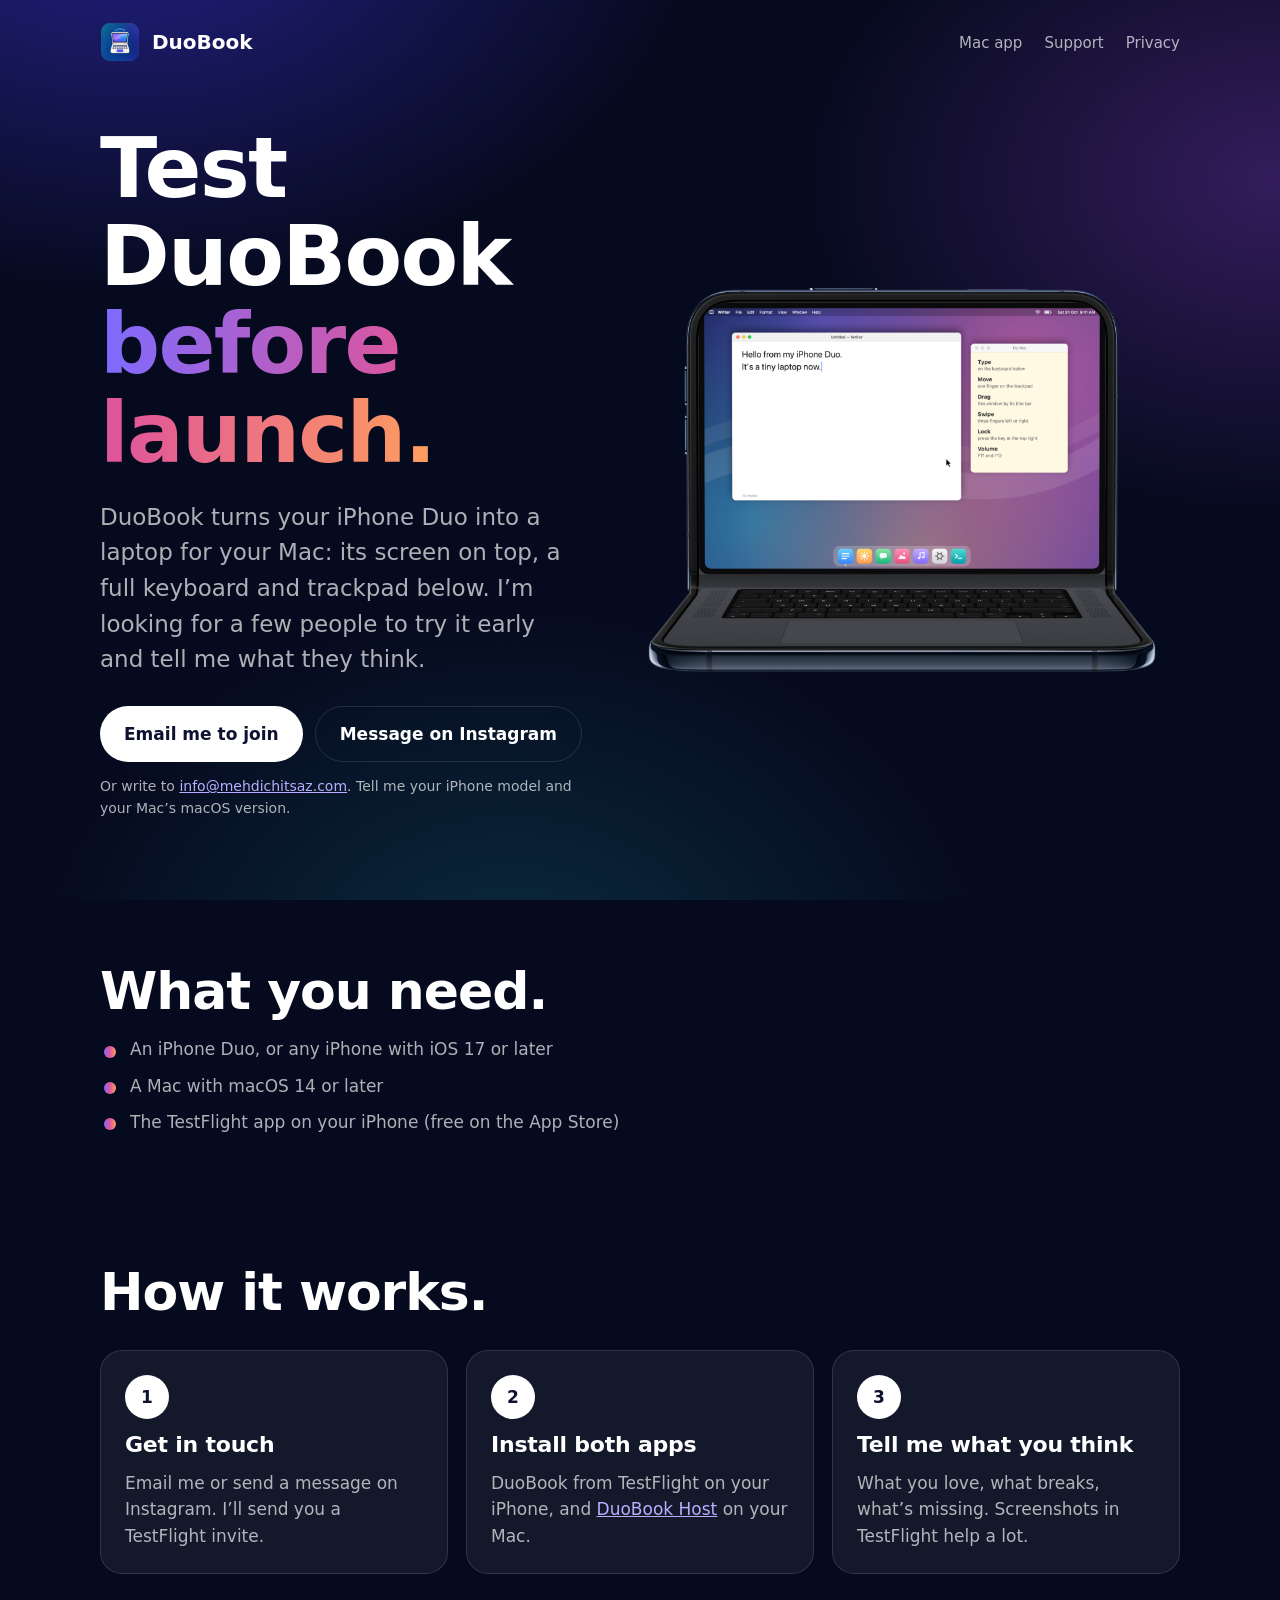
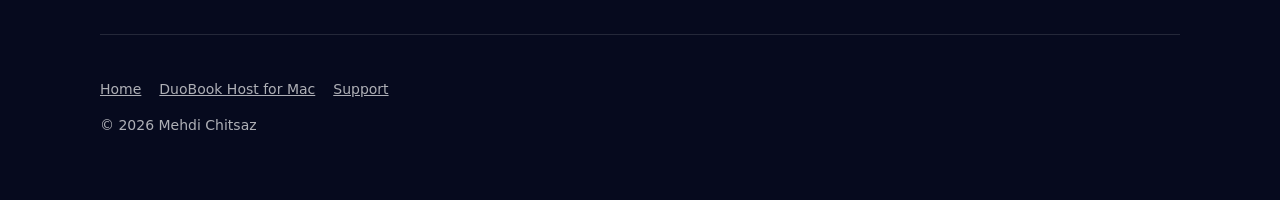
==== beta/index.html @ f137a505 "Testers page (beta/) and home page links to it; beta contact info@mehdichitsaz.com" ====
<!doctype html>
<html lang="en">
<head>
  <meta charset="utf-8">
  <meta name="viewport" content="width=device-width, initial-scale=1">
  <title>Test DuoBook – DuoBook</title>
  <meta name="description" content="Try DuoBook before launch: turn your iPhone Duo into a laptop for your Mac, and tell me what you think.">
  <meta property="og:title" content="Test DuoBook before launch">
  <meta property="og:description" content="Your iPhone Duo is a laptop now. Try it early on TestFlight.">
  <meta property="og:image" content="https://mehdichitsaz.github.io/duobook/assets/og-image.png">
  <meta name="twitter:card" content="summary_large_image">
  <link rel="icon" href="../assets/favicon.png">
  <link rel="apple-touch-icon" href="../assets/icon.png">
  <link rel="stylesheet" href="../styles.css">
</head>
<body>
  <div class="wrap">
    <header class="site">
      <a class="brand" href="../"><img src="../assets/icon.png" alt="">DuoBook</a>
      <nav><a href="../mac/">Mac app</a><a href="../support/">Support</a><a href="../privacy/">Privacy</a></nav>
    </header>

    <div class="hero">
      <div>
        <h1>Test DuoBook<br><span class="grad">before launch.</span></h1>
        <p class="lede">DuoBook turns your iPhone Duo into a laptop for your Mac: its screen on top, a full keyboard and trackpad below. I’m looking for a few people to try it early and tell me what they think.</p>
        <div class="cta">
          <a class="button" href="mailto:info@mehdichitsaz.com?subject=DuoBook%20beta&amp;body=Hi%20Mehdi%2C%20I%E2%80%99d%20like%20to%20test%20DuoBook.%0A%0AiPhone%20model%3A%20%0AMac%20and%20macOS%20version%3A%20">Email me to join</a>
          <a class="button ghost" href="https://ig.me/m/duobook.app">Message on Instagram</a>
        </div>
        <p class="note">Or write to <a href="mailto:info@mehdichitsaz.com">info@mehdichitsaz.com</a>. Tell me your iPhone model and your Mac’s macOS version.</p>
      </div>
      <img src="../assets/hero.png" alt="An iPhone Duo folded like a laptop, showing a Mac desktop above a full keyboard and trackpad">
    </div>

    <section>
      <h2>What you need.</h2>
      <ul class="ticks">
        <li>An iPhone Duo, or any iPhone with iOS 17 or later</li>
        <li>A Mac with macOS 14 or later</li>
        <li>The TestFlight app on your iPhone (free on the App Store)</li>
      </ul>
    </section>

    <section>
      <h2>How it works.</h2>
      <div class="cards">
        <div class="card"><div class="step">1</div><h3>Get in touch</h3><p>Email me or send a message on Instagram. I’ll send you a TestFlight invite.</p></div>
        <div class="card"><div class="step">2</div><h3>Install both apps</h3><p>DuoBook from TestFlight on your iPhone, and <a href="../mac/">DuoBook Host</a> on your Mac.</p></div>
        <div class="card"><div class="step">3</div><h3>Tell me what you think</h3><p>What you love, what breaks, what’s missing. Screenshots in TestFlight help a lot.</p></div>
      </div>
    </section>

    <footer class="site">
      <p><a href="../">Home</a><a href="../mac/">DuoBook Host for Mac</a><a href="../support/">Support</a></p>
      <p>© 2026 Mehdi Chitsaz</p>
    </footer>
  </div>
</body>
</html>
---- styles.css ----
:root {
  --bg: #060a1e;
  --ink: #0e1230;
  --card: rgba(255, 255, 255, 0.06);
  --line: rgba(255, 255, 255, 0.12);
  --text: #ffffff;
  --muted: rgba(255, 255, 255, 0.68);
  --accent: linear-gradient(90deg, #7d6bff, #e0559a, #ff9e5e);
  --pink: #e0559a;
  --radius: 22px;
  color-scheme: dark;
}
* { box-sizing: border-box; }
html { -webkit-text-size-adjust: 100%; }
body {
  margin: 0;
  background: var(--bg);
  background-image:
    radial-gradient(60rem 40rem at 10% -10%, rgba(59, 50, 214, 0.55), transparent 60%),
    radial-gradient(50rem 35rem at 100% 20%, rgba(138, 63, 209, 0.35), transparent 60%),
    radial-gradient(50rem 40rem at 40% 110%, rgba(27, 166, 184, 0.22), transparent 60%);
  background-attachment: fixed;
  color: var(--text);
  font: 17px/1.55 -apple-system, BlinkMacSystemFont, "SF Pro Text", "Inter", system-ui, sans-serif;
}
a { color: #b8adff; }
a:hover { color: #fff; }
.wrap { max-width: 1120px; margin: 0 auto; padding: 0 20px; }
header.site { display: flex; align-items: center; justify-content: space-between; padding: 22px 0; }
.brand { display: flex; align-items: center; gap: 12px; color: var(--text); text-decoration: none; font-weight: 650; font-size: 20px; }
.brand img { width: 40px; height: 40px; border-radius: 10px; }
nav a { color: var(--muted); text-decoration: none; margin-left: 22px; font-size: 15px; }
nav a:hover { color: var(--text); }
h1, h2, h3 { letter-spacing: -0.02em; line-height: 1.05; margin: 0 0 14px; }
h1 { font-size: clamp(44px, 7vw, 84px); font-weight: 750; }
h2 { font-size: clamp(32px, 4.5vw, 52px); font-weight: 720; }
h3 { font-size: 22px; font-weight: 650; letter-spacing: -0.01em; }
.grad { background: var(--accent); -webkit-background-clip: text; background-clip: text; color: transparent; }
.lede { font-size: clamp(19px, 2.2vw, 23px); color: var(--muted); max-width: 40ch; }
.hero { display: grid; grid-template-columns: 1fr 1.15fr; gap: 40px; align-items: center; padding: 40px 0 70px; }
.hero img { width: 100%; height: auto; }
.cta { display: flex; flex-wrap: wrap; gap: 12px; margin-top: 28px; }
.button { display: inline-flex; align-items: center; gap: 10px; padding: 14px 24px; border-radius: 999px; background: #fff; color: var(--ink);
  font-weight: 650; text-decoration: none; }
.button:hover { color: var(--ink); filter: brightness(0.94); }
.button.ghost { background: transparent; color: #fff; border: 1.5px solid var(--line); }
.button.ghost:hover { color: #fff; background: rgba(255,255,255,0.06); }
.note { color: var(--muted); font-size: 14px; margin-top: 14px; }
section { padding: 60px 0; }
.split { display: grid; grid-template-columns: 1fr 1fr; gap: 48px; align-items: center; }
.split img { width: 100%; height: auto; }
.split.flip > :first-child { order: 2; }
.cards { display: grid; grid-template-columns: repeat(3, 1fr); gap: 18px; margin-top: 30px; }
.card { background: var(--card); border: 1px solid var(--line); border-radius: var(--radius); padding: 24px; }
.card p { color: var(--muted); margin: 0; }
.step { display: inline-grid; place-items: center; width: 44px; height: 44px; border-radius: 50%; background: #fff; color: var(--ink); font-weight: 750; margin-bottom: 14px; }
.themes img { width: 100%; height: auto; margin-top: 20px; }
ul.ticks { list-style: none; padding: 0; margin: 18px 0 0; }
ul.ticks li { padding-left: 30px; position: relative; margin: 10px 0; color: var(--muted); }
ul.ticks li::before { content: ""; position: absolute; left: 4px; top: 0.55em; width: 12px; height: 12px; border-radius: 50%; background: var(--accent); }
.doc { max-width: 760px; padding: 30px 0 80px; }
.doc h1 { font-size: clamp(38px, 6vw, 60px); }
.doc h2 { font-size: 28px; margin-top: 44px; }
.doc p, .doc li { color: rgba(255,255,255,0.82); }
.doc .updated { color: var(--muted); }
details { background: var(--card); border: 1px solid var(--line); border-radius: 16px; padding: 16px 20px; margin: 12px 0; }
summary { cursor: pointer; font-weight: 600; }
details p { margin: 10px 0 0; }
footer.site { border-top: 1px solid var(--line); padding: 30px 0 50px; color: var(--muted); font-size: 14px; }
footer.site a { color: var(--muted); margin-right: 18px; }
@media (max-width: 820px) {
  .hero, .split { grid-template-columns: 1fr; }
  .split.flip > :first-child { order: 0; }
  .cards { grid-template-columns: 1fr; }
  nav a { margin-left: 14px; }
}
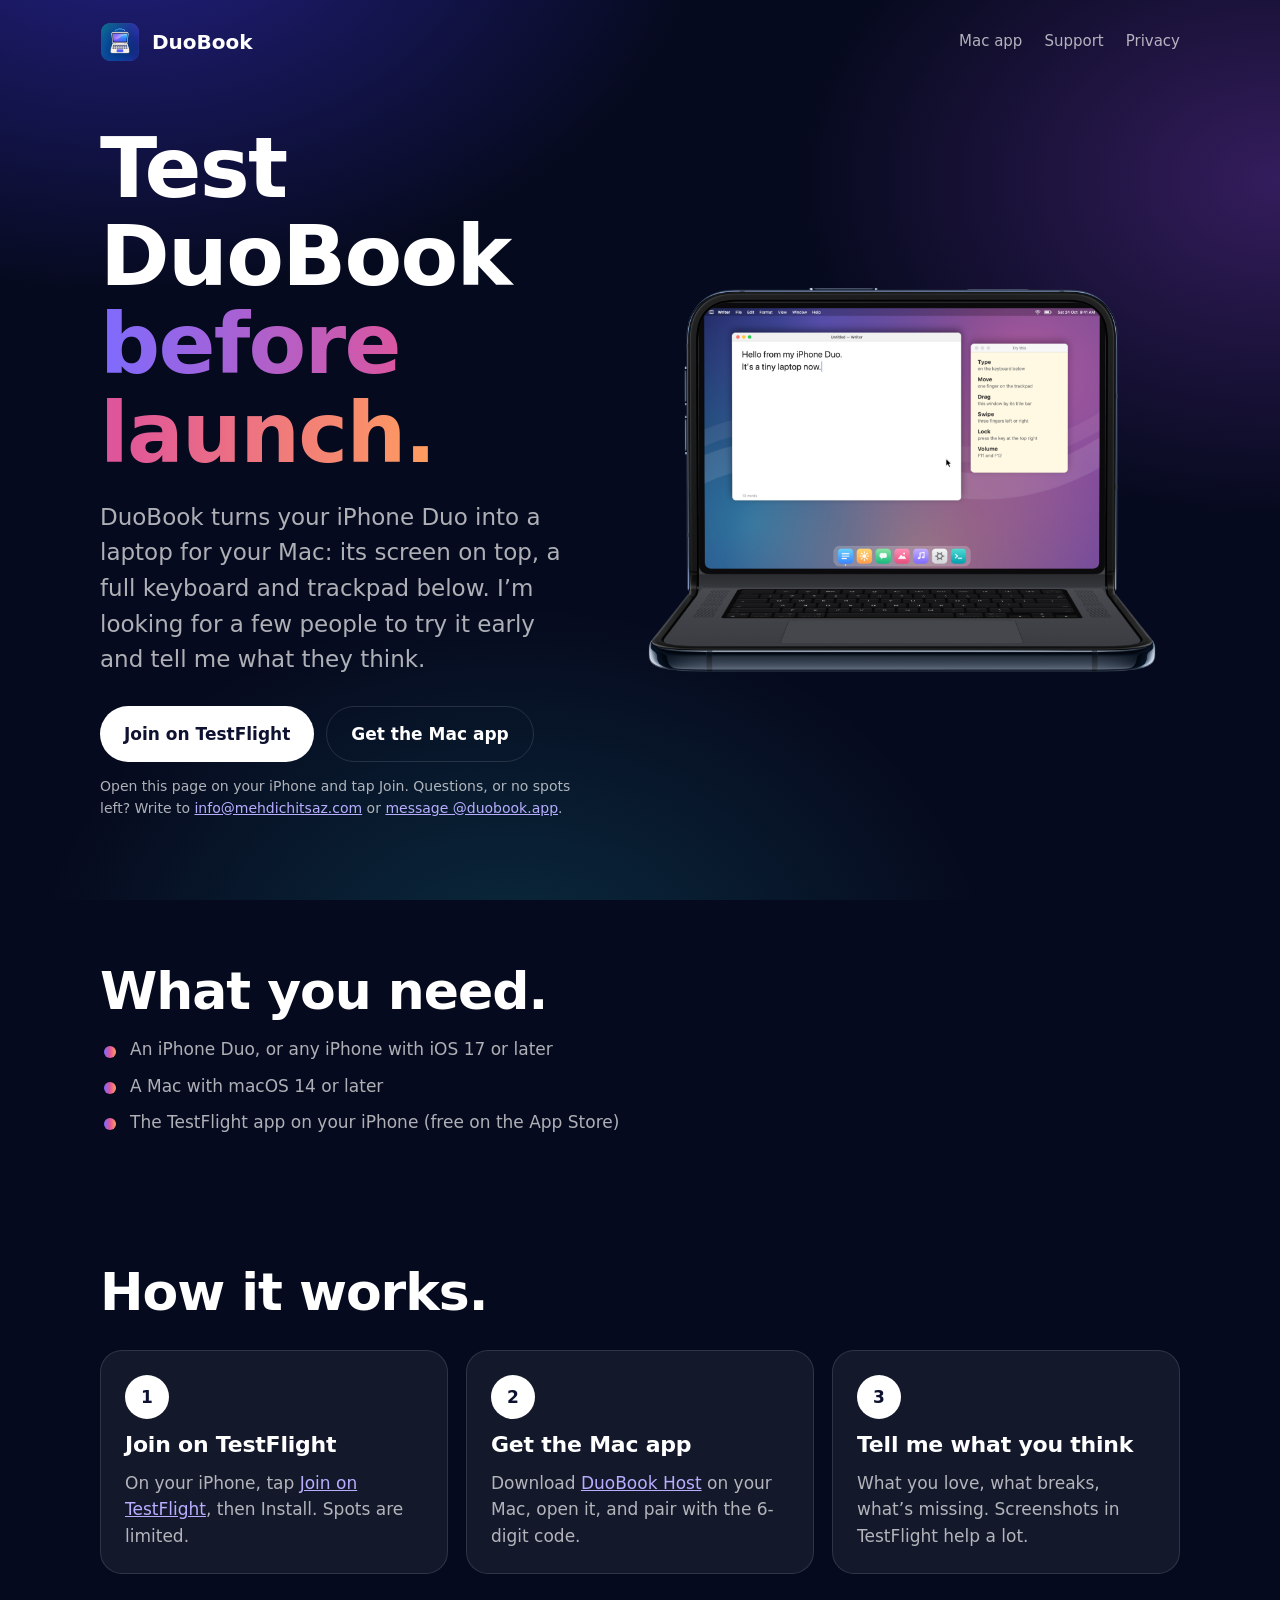
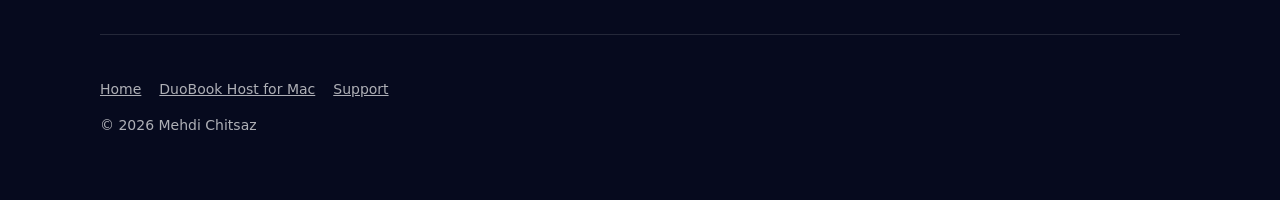
==== commit cffe9c90: "Join on TestFlight button on the testers page; DuoBook Host 1.0.1; header stays on one line on phone" ====
--- a/beta/index.html
+++ b/beta/index.html
@@ -25,10 +25,10 @@
         <h1>Test DuoBook<br><span class="grad">before launch.</span></h1>
         <p class="lede">DuoBook turns your iPhone Duo into a laptop for your Mac: its screen on top, a full keyboard and trackpad below. I’m looking for a few people to try it early and tell me what they think.</p>
         <div class="cta">
-          <a class="button" href="mailto:info@mehdichitsaz.com?subject=DuoBook%20beta&amp;body=Hi%20Mehdi%2C%20I%E2%80%99d%20like%20to%20test%20DuoBook.%0A%0AiPhone%20model%3A%20%0AMac%20and%20macOS%20version%3A%20">Email me to join</a>
-          <a class="button ghost" href="https://ig.me/m/duobook.app">Message on Instagram</a>
+          <a class="button" href="https://testflight.apple.com/join/ccEWwDtH">Join on TestFlight</a>
+          <a class="button ghost" href="../mac/">Get the Mac app</a>
         </div>
-        <p class="note">Or write to <a href="mailto:info@mehdichitsaz.com">info@mehdichitsaz.com</a>. Tell me your iPhone model and your Mac’s macOS version.</p>
+        <p class="note">Open this page on your iPhone and tap Join. Questions, or no spots left? Write to <a href="mailto:info@mehdichitsaz.com?subject=DuoBook%20beta">info@mehdichitsaz.com</a> or <a href="https://ig.me/m/duobook.app">message @duobook.app</a>.</p>
       </div>
       <img src="../assets/hero.png" alt="An iPhone Duo folded like a laptop, showing a Mac desktop above a full keyboard and trackpad">
     </div>
@@ -45,8 +45,8 @@
     <section>
       <h2>How it works.</h2>
       <div class="cards">
-        <div class="card"><div class="step">1</div><h3>Get in touch</h3><p>Email me or send a message on Instagram. I’ll send you a TestFlight invite.</p></div>
-        <div class="card"><div class="step">2</div><h3>Install both apps</h3><p>DuoBook from TestFlight on your iPhone, and <a href="../mac/">DuoBook Host</a> on your Mac.</p></div>
+        <div class="card"><div class="step">1</div><h3>Join on TestFlight</h3><p>On your iPhone, tap <a href="https://testflight.apple.com/join/ccEWwDtH">Join on TestFlight</a>, then Install. Spots are limited.</p></div>
+        <div class="card"><div class="step">2</div><h3>Get the Mac app</h3><p>Download <a href="../mac/">DuoBook Host</a> on your Mac, open it, and pair with the 6-digit code.</p></div>
         <div class="card"><div class="step">3</div><h3>Tell me what you think</h3><p>What you love, what breaks, what’s missing. Screenshots in TestFlight help a lot.</p></div>
       </div>
     </section>
--- a/styles.css
+++ b/styles.css
@@ -29,7 +29,8 @@
 header.site { display: flex; align-items: center; justify-content: space-between; padding: 22px 0; }
 .brand { display: flex; align-items: center; gap: 12px; color: var(--text); text-decoration: none; font-weight: 650; font-size: 20px; }
 .brand img { width: 40px; height: 40px; border-radius: 10px; }
-nav a { color: var(--muted); text-decoration: none; margin-left: 22px; font-size: 15px; }
+nav { display: flex; flex-wrap: nowrap; }
+nav a { color: var(--muted); text-decoration: none; margin-left: 22px; font-size: 15px; white-space: nowrap; }
 nav a:hover { color: var(--text); }
 h1, h2, h3 { letter-spacing: -0.02em; line-height: 1.05; margin: 0 0 14px; }
 h1 { font-size: clamp(44px, 7vw, 84px); font-weight: 750; }
@@ -74,3 +75,8 @@
   .cards { grid-template-columns: 1fr; }
   nav a { margin-left: 14px; }
 }
+@media (max-width: 420px) {
+  .brand { gap: 10px; font-size: 18px; }
+  .brand img { width: 34px; height: 34px; border-radius: 8px; }
+  nav a { margin-left: 12px; font-size: 14px; }
+}
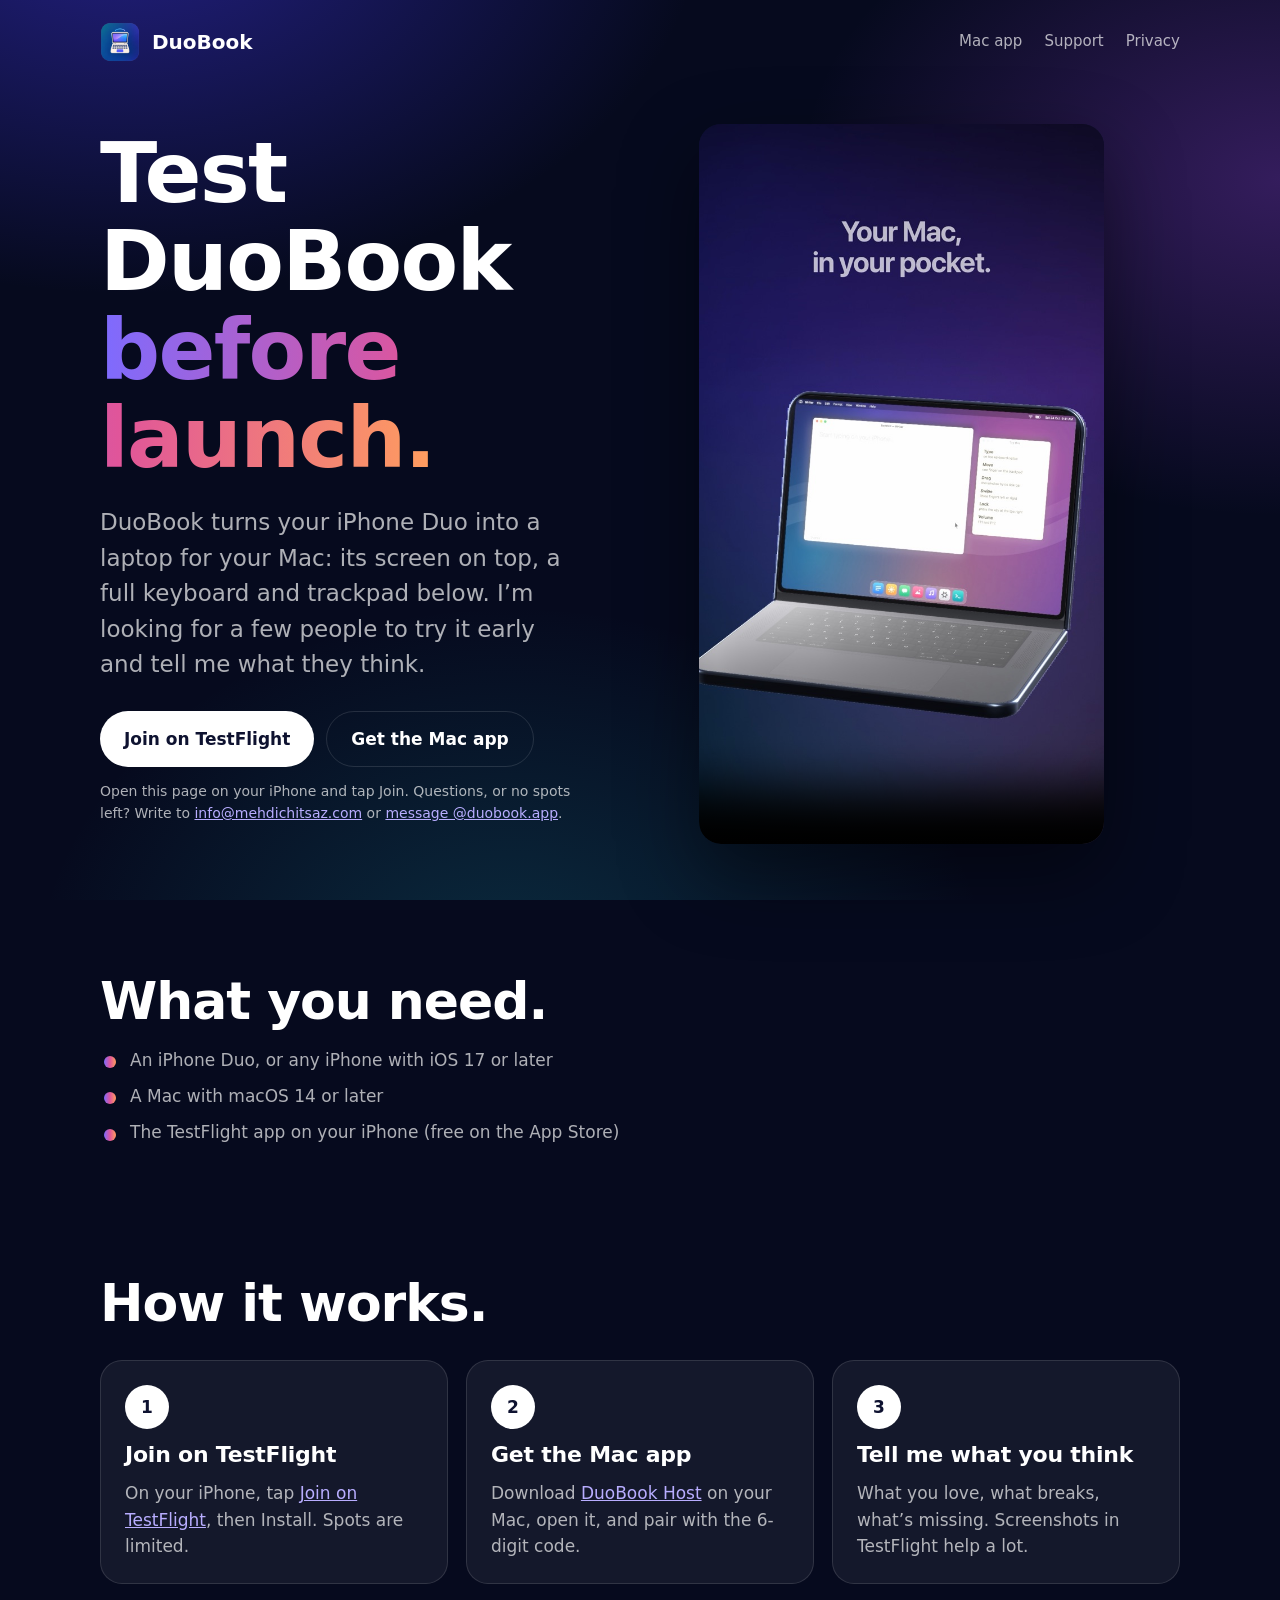
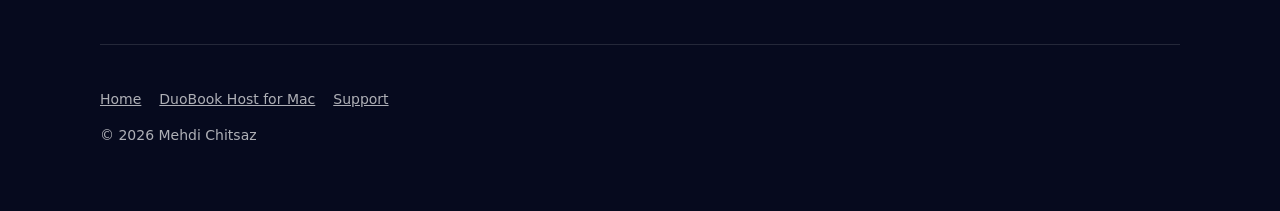
==== commit 488f7c60: "Testers page: the demo film in place of the hero picture (plays muted, loops, with controls)" ====
--- a/beta/index.html
+++ b/beta/index.html
@@ -30,7 +30,8 @@
         </div>
         <p class="note">Open this page on your iPhone and tap Join. Questions, or no spots left? Write to <a href="mailto:info@mehdichitsaz.com?subject=DuoBook%20beta">info@mehdichitsaz.com</a> or <a href="https://ig.me/m/duobook.app">message @duobook.app</a>.</p>
       </div>
-      <img src="../assets/hero.png" alt="An iPhone Duo folded like a laptop, showing a Mac desktop above a full keyboard and trackpad">
+      <video class="demo" src="../assets/demo.mp4" poster="../assets/demo-poster.jpg" autoplay muted loop playsinline controls preload="auto"
+             aria-label="DuoBook demo: an iPhone Duo folds into a laptop, types on a Mac, drives its pointer, sends a photo to Downloads, and locks the Mac with Touch ID"></video>
     </div>
 
     <section>
--- a/styles.css
+++ b/styles.css
@@ -40,6 +40,8 @@
 .lede { font-size: clamp(19px, 2.2vw, 23px); color: var(--muted); max-width: 40ch; }
 .hero { display: grid; grid-template-columns: 1fr 1.15fr; gap: 40px; align-items: center; padding: 40px 0 70px; }
 .hero img { width: 100%; height: auto; }
+.hero video.demo { display: block; width: auto; max-width: 100%; max-height: 80vh; aspect-ratio: 9 / 16; margin: 0 auto;
+  border-radius: var(--radius); background: var(--ink); box-shadow: 0 30px 80px rgba(0, 0, 0, 0.45); }
 .cta { display: flex; flex-wrap: wrap; gap: 12px; margin-top: 28px; }
 .button { display: inline-flex; align-items: center; gap: 10px; padding: 14px 24px; border-radius: 999px; background: #fff; color: var(--ink);
   font-weight: 650; text-decoration: none; }
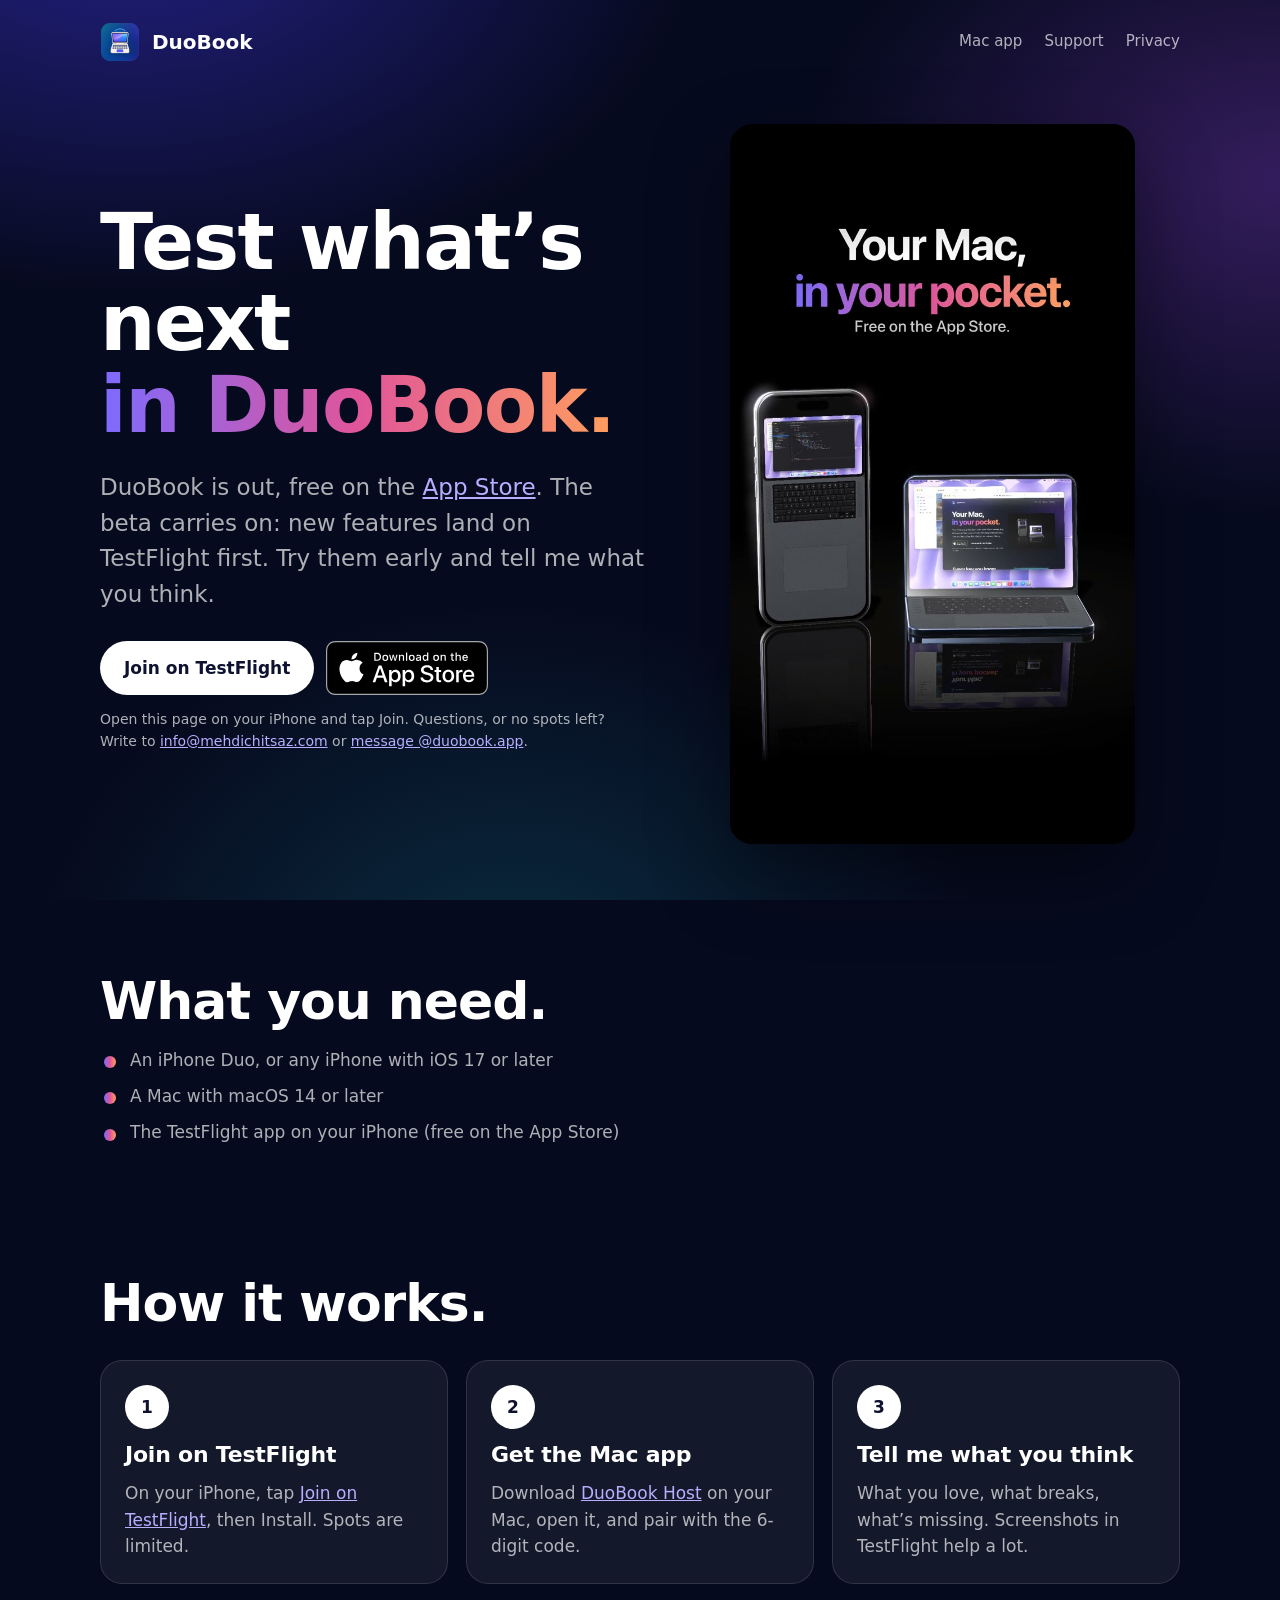
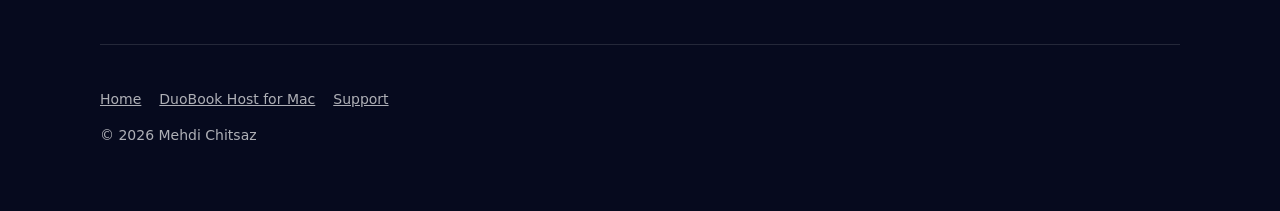
==== commit 40b27768: "Launch: free on the App Store, new pictures (an iPhone Duo and an iPhone side by side, keyboard, tra" ====
--- a/beta/index.html
+++ b/beta/index.html
@@ -3,10 +3,10 @@
 <head>
   <meta charset="utf-8">
   <meta name="viewport" content="width=device-width, initial-scale=1">
-  <title>Test DuoBook – DuoBook</title>
-  <meta name="description" content="Try DuoBook before launch: turn your iPhone Duo into a laptop for your Mac, and tell me what you think.">
-  <meta property="og:title" content="Test DuoBook before launch">
-  <meta property="og:description" content="Your iPhone Duo is a laptop now. Try it early on TestFlight.">
+  <title>Test what’s next – DuoBook</title>
+  <meta name="description" content="DuoBook is on the App Store. Join the beta on TestFlight to try what’s next before everyone else.">
+  <meta property="og:title" content="Test what’s next in DuoBook">
+  <meta property="og:description" content="DuoBook is free on the App Store. Try what’s next early on TestFlight.">
   <meta property="og:image" content="https://mehdichitsaz.github.io/duobook/assets/og-image.png">
   <meta name="twitter:card" content="summary_large_image">
   <link rel="icon" href="../assets/favicon.png">
@@ -22,16 +22,16 @@
 
     <div class="hero">
       <div>
-        <h1>Test DuoBook<br><span class="grad">before launch.</span></h1>
-        <p class="lede">DuoBook turns your iPhone Duo into a laptop for your Mac: its screen on top, a full keyboard and trackpad below. I’m looking for a few people to try it early and tell me what they think.</p>
+        <h1>Test what’s next<br><span class="grad">in DuoBook.</span></h1>
+        <p class="lede">DuoBook is out, free on the <a href="https://apps.apple.com/app/id6826643457">App Store</a>. The beta carries on: new features land on TestFlight first. Try them early and tell me what you think.</p>
         <div class="cta">
           <a class="button" href="https://testflight.apple.com/join/ccEWwDtH">Join on TestFlight</a>
-          <a class="button ghost" href="../mac/">Get the Mac app</a>
+          <a class="badge" href="https://apps.apple.com/app/id6826643457"><img src="../assets/app-store-badge.svg" alt="Download on the App Store"></a>
         </div>
         <p class="note">Open this page on your iPhone and tap Join. Questions, or no spots left? Write to <a href="mailto:info@mehdichitsaz.com?subject=DuoBook%20beta">info@mehdichitsaz.com</a> or <a href="https://ig.me/m/duobook.app">message @duobook.app</a>.</p>
       </div>
-      <video class="demo" src="../assets/demo.mp4" poster="../assets/demo-poster.jpg" autoplay muted loop playsinline controls preload="auto"
-             aria-label="DuoBook demo: an iPhone Duo folds into a laptop, types on a Mac, drives its pointer, sends a photo to Downloads, and locks the Mac with Touch ID"></video>
+      <video class="demo" src="../assets/launch-reel.mp4" poster="../assets/launch-reel-poster.jpg" autoplay muted loop playsinline controls preload="auto"
+             aria-label="DuoBook: an iPhone Duo opens into a laptop and types on a Mac, three fingers swipe to the next desktop, then an iPhone beside it does the same"></video>
     </div>
 
     <section>
--- a/styles.css
+++ b/styles.css
@@ -82,3 +82,11 @@
   .brand img { width: 34px; height: 34px; border-radius: 8px; }
   nav a { margin-left: 12px; font-size: 14px; }
 }
+.badge { display: inline-flex; line-height: 0; }
+.badge img { height: 54px; width: auto; }
+@media (min-width: 821px) { .hero { grid-template-columns: 1.1fr 1fr; } }
+.hero h1 { font-size: clamp(44px, 6.4vw, 78px); }
+img.shot { border-radius: var(--radius); box-shadow: 0 30px 80px rgba(0, 0, 0, 0.45); }
+.cta.center { justify-content: center; }
+#get { text-align: center; }
+#get .lede { margin: 0 auto; }
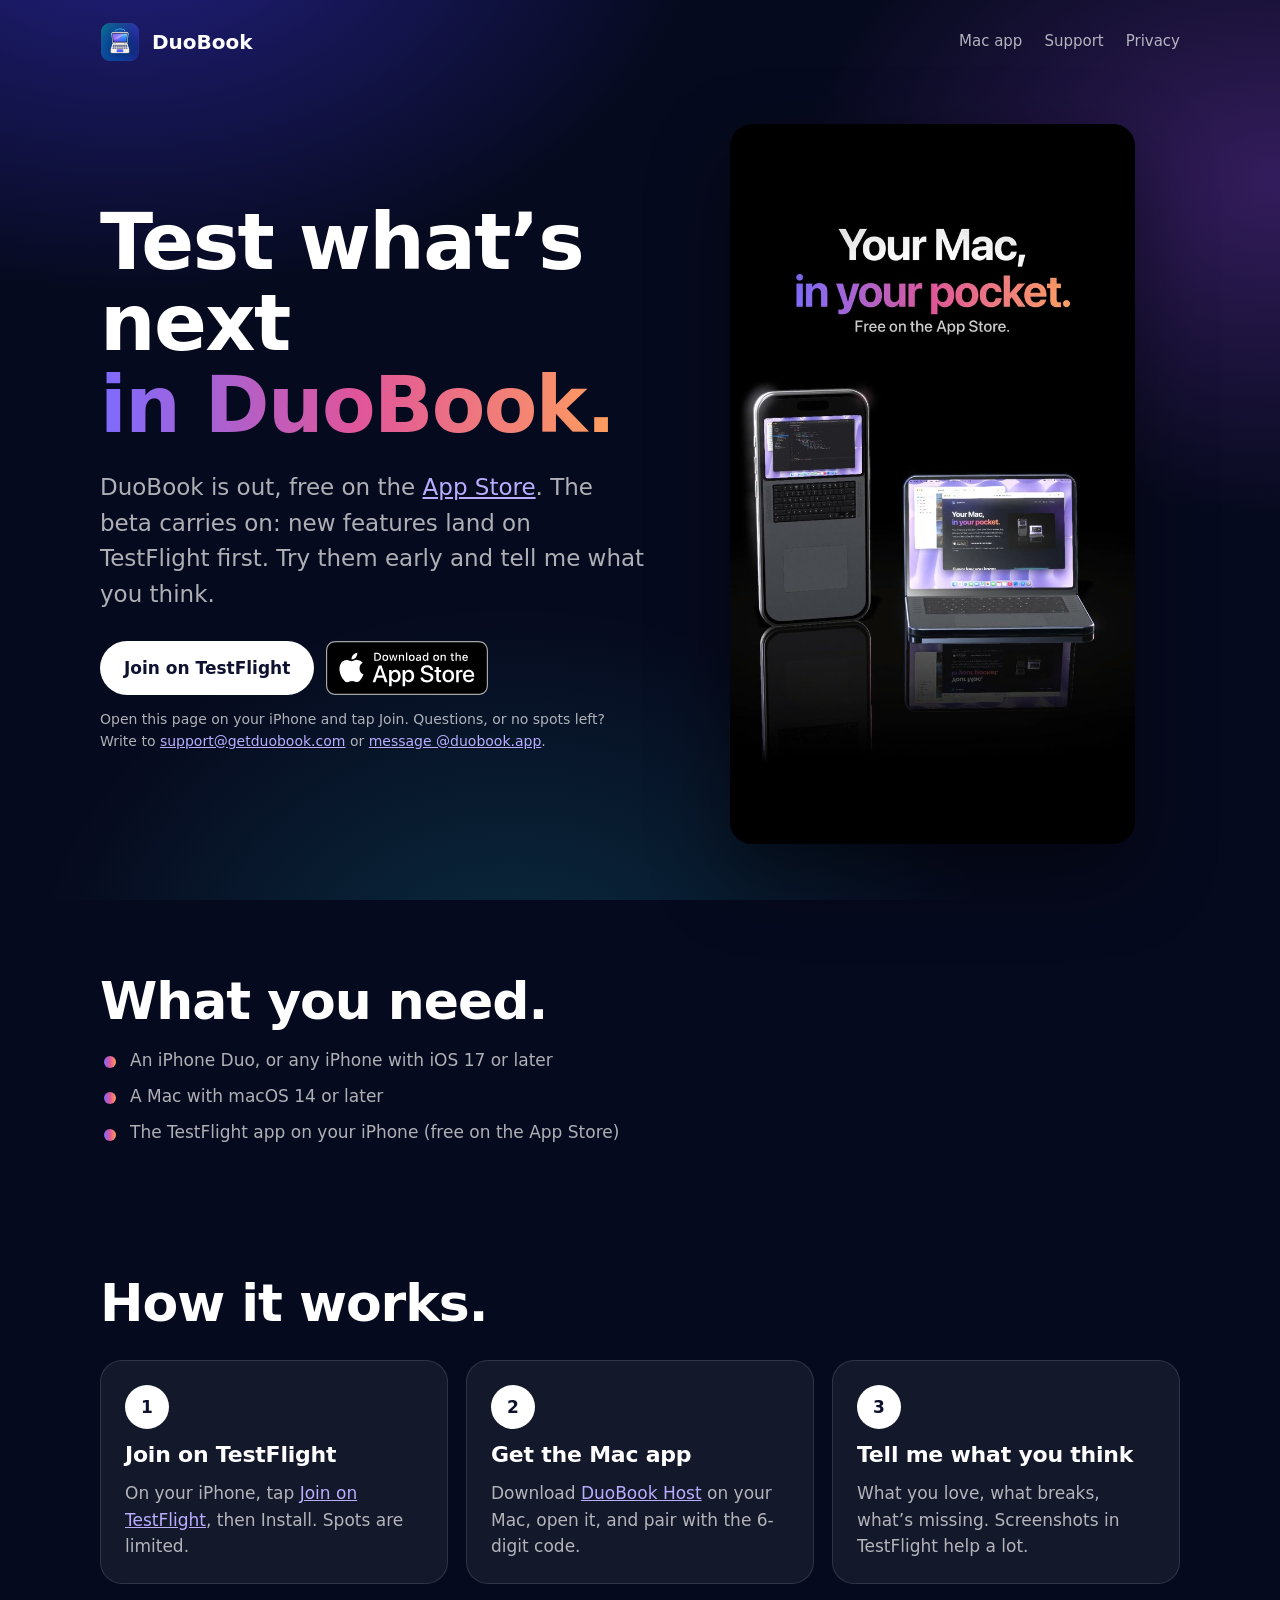
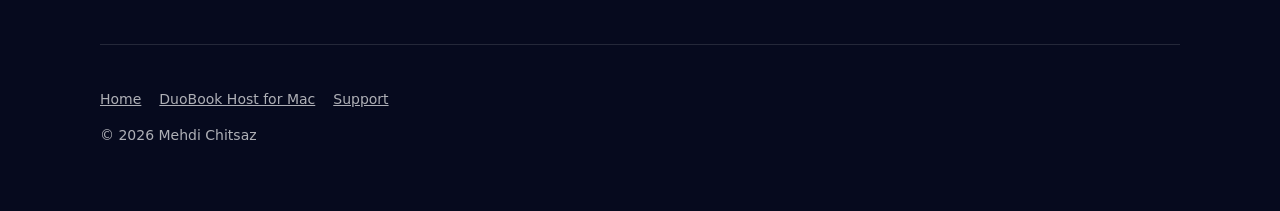
==== commit f423bab6: "Support email is now support@getduobook.com" ====
--- a/beta/index.html
+++ b/beta/index.html
@@ -5,13 +5,17 @@
   <meta name="viewport" content="width=device-width, initial-scale=1">
   <title>Test what’s next – DuoBook</title>
   <meta name="description" content="DuoBook is on the App Store. Join the beta on TestFlight to try what’s next before everyone else.">
-  <meta property="og:title" content="Test what’s next in DuoBook">
-  <meta property="og:description" content="DuoBook is free on the App Store. Try what’s next early on TestFlight.">
-  <meta property="og:image" content="https://mehdichitsaz.github.io/duobook/assets/og-image.png">
+  <meta property="og:title" content="Test what’s next – DuoBook">
+  <meta property="og:description" content="DuoBook is on the App Store. Join the beta on TestFlight to try what’s next before everyone else.">
+  <meta property="og:image" content="https://getduobook.com/assets/og-image.png">
   <meta name="twitter:card" content="summary_large_image">
   <link rel="icon" href="../assets/favicon.png">
   <link rel="apple-touch-icon" href="../assets/icon.png">
   <link rel="stylesheet" href="../styles.css">
+    <link rel="canonical" href="https://getduobook.com/beta/" />
+    <meta property="og:url" content="https://getduobook.com/beta/">
+  <meta property="og:type" content="website">
+  <meta property="og:site_name" content="DuoBook">
 </head>
 <body>
   <div class="wrap">
@@ -28,7 +32,7 @@
           <a class="button" href="https://testflight.apple.com/join/ccEWwDtH">Join on TestFlight</a>
           <a class="badge" href="https://apps.apple.com/app/id6826643457"><img src="../assets/app-store-badge.svg" alt="Download on the App Store"></a>
         </div>
-        <p class="note">Open this page on your iPhone and tap Join. Questions, or no spots left? Write to <a href="mailto:info@mehdichitsaz.com?subject=DuoBook%20beta">info@mehdichitsaz.com</a> or <a href="https://ig.me/m/duobook.app">message @duobook.app</a>.</p>
+        <p class="note">Open this page on your iPhone and tap Join. Questions, or no spots left? Write to <a href="mailto:support@getduobook.com?subject=DuoBook%20beta">support@getduobook.com</a> or <a href="https://ig.me/m/duobook.app">message @duobook.app</a>.</p>
       </div>
       <video class="demo" src="../assets/launch-reel.mp4" poster="../assets/launch-reel-poster.jpg" autoplay muted loop playsinline controls preload="auto"
              aria-label="DuoBook: an iPhone Duo opens into a laptop and types on a Mac, three fingers swipe to the next desktop, then an iPhone beside it does the same"></video>
